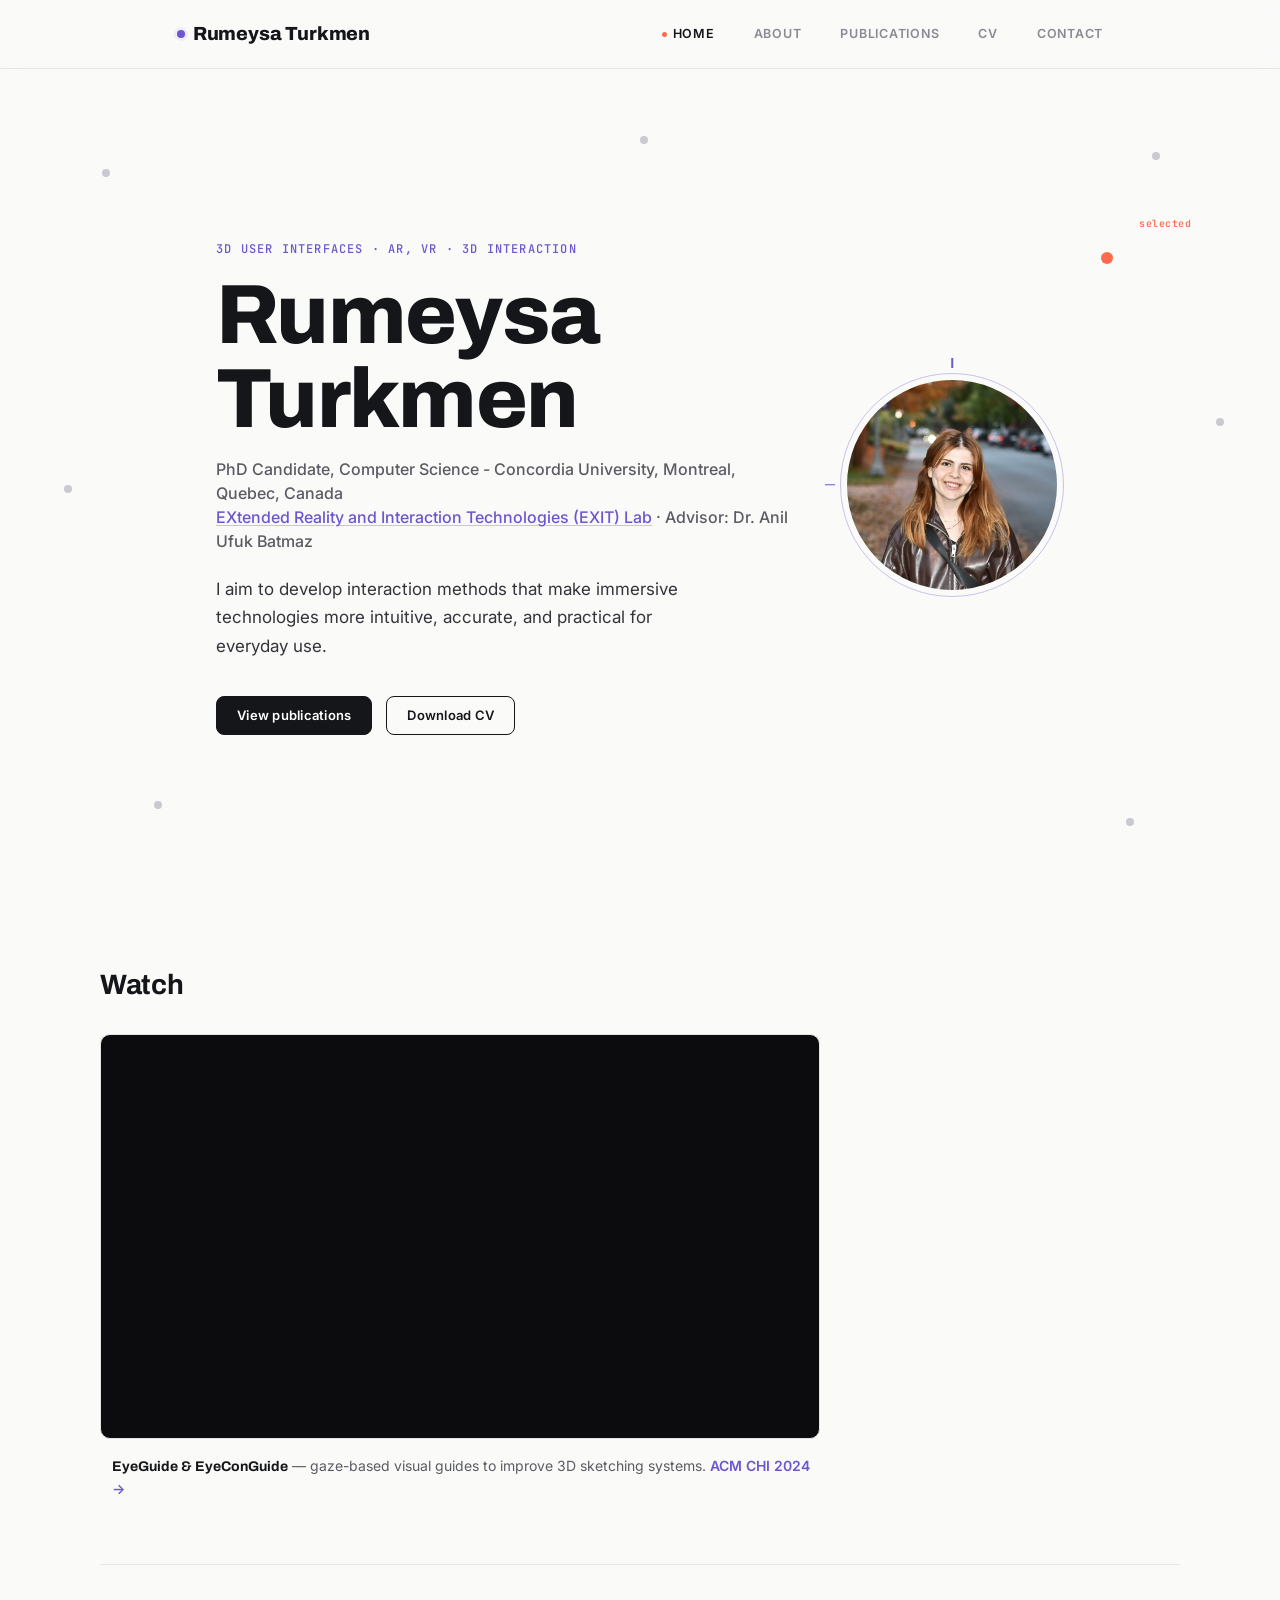
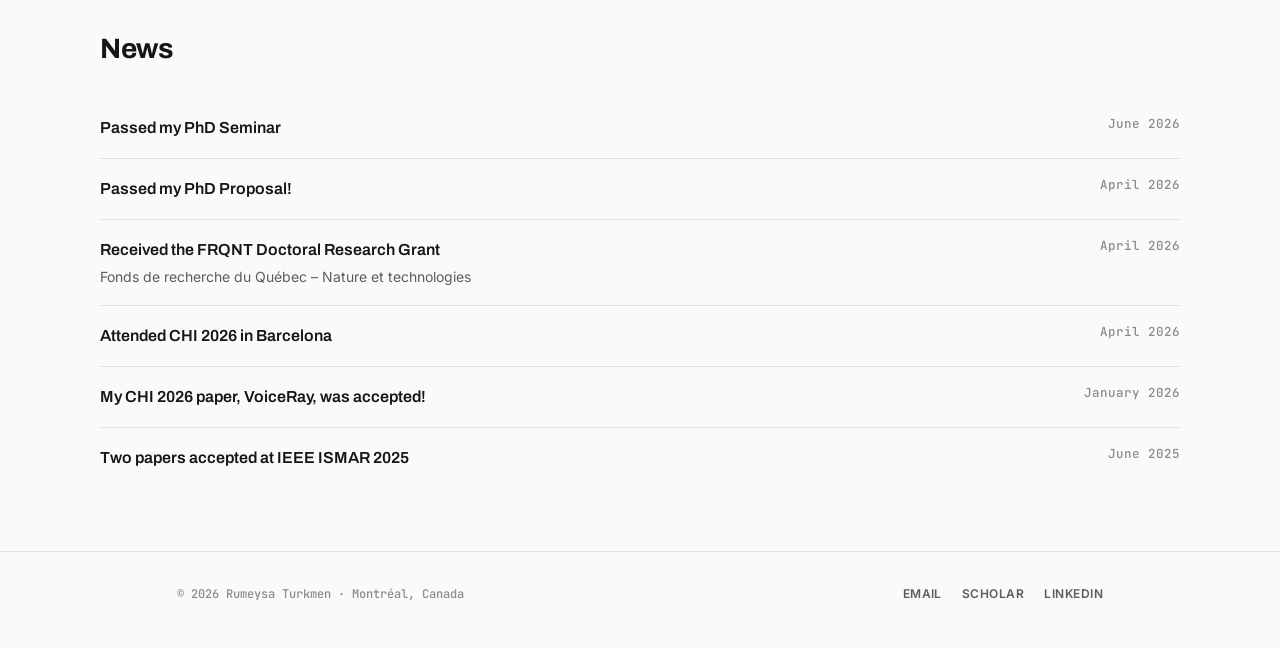
==== index.html @ f666ee69 "Add files via upload" ====
<!DOCTYPE html>
<html lang="en">
<head>
<meta charset="UTF-8">
<meta name="viewport" content="width=device-width, initial-scale=1.0">
<title>Rumeysa Turkmen — PhD Candidate, Concordia University</title>
<link rel="preconnect" href="https://fonts.googleapis.com">
<link rel="preconnect" href="https://fonts.gstatic.com" crossorigin>
<link href="https://fonts.googleapis.com/css2?family=Archivo:wght@500;700;800&family=Inter:wght@400;500;600;700&family=JetBrains+Mono:wght@400;500&display=swap" rel="stylesheet">
<link rel="icon" type="image/x-icon" href="favicon.ico">
<link rel="icon" type="image/png" sizes="32x32" href="favicon-32.png">
<link rel="apple-touch-icon" href="apple-touch-icon.png">
<link rel="stylesheet" href="styles.css">
</head>
<body>
<nav class="site-nav">
  <div class="nav-inner">
    <a href="index.html" class="brand"><span class="dot"></span>Rumeysa Turkmen</a>
    <button class="nav-toggle" aria-label="Toggle navigation"><span></span><span></span><span></span></button>
    <div class="nav-links">
      <a href="index.html">Home</a>
      <a href="about.html">About</a>
      <a href="publications.html">Publications</a>
      <a href="cv.html">CV</a>
      <a href="contact.html">Contact</a>
    </div>
  </div>
</nav>
<section class="hero">
  <div class="hero-inner">
    <div class="bio-row" style="align-items:center;">
      <div class="hero-content">
        <span class="eyebrow full-text">3D User Interfaces · AR, VR · 3D Interaction</span>
        <span class="eyebrow short-text">AR, VR · 3D Interaction</span>
        <h1>Rumeysa Turkmen</h1>
        <p class="role">PhD Candidate, Computer Science - Concordia University, Montreal, Quebec, Canada<br><a href="https://users.encs.concordia.ca/~abatmaz/" target="_blank" rel="noopener" class="text-link">EXtended Reality and Interaction Technologies (EXIT) Lab</a> · Advisor: Dr. Anil Ufuk Batmaz</p>
        <p class="tagline">I aim to develop interaction methods that make immersive technologies more intuitive, accurate, and practical for everyday use.</p>
        <div class="cta-row">
          <a href="publications.html" class="btn primary">View publications</a>
          <a href="cv.html" class="btn ghost">Download CV</a>
        </div>
      </div>
      <div class="photo-frame lg">
        <img src="rumeysa-photo.jpg" alt="Rumeysa Turkmen">
      </div>
    </div>
  </div>
  <div class="target-field" id="target-field"></div>
</section>
<section class="block container">
  <h2>Watch</h2>
  <div class="video-wrap">
    <div class="video-frame">
      <iframe src="https://www.youtube-nocookie.com/embed/UTe-yNAt7P8" title="EyeGuide & EyeConGuide — CHI 2024 video" allow="accelerometer; autoplay; clipboard-write; encrypted-media; gyroscope; picture-in-picture" allowfullscreen loading="lazy"></iframe>
    </div>
    <div class="video-caption">
      <div class="crosshair"></div>
      <div><strong>EyeGuide & EyeConGuide</strong> — gaze-based visual guides to improve 3D sketching systems. <a href="publications.html" style="color:var(--violet); font-weight:600;">ACM CHI 2024 →</a></div>
    </div>
  </div>
  </section>
<section class="block container">
  <h2>News</h2>
  <div class="cv-item">
    <div class="what">
      <h3>Passed my PhD Seminar</h3>
    </div>
    <div class="when">June 2026</div>
  </div>
  <div class="cv-item">
    <div class="what">
      <h3>Passed my PhD Proposal!</h3>
    </div>
    <div class="when">April 2026</div>
  </div>
  <div class="cv-item">
    <div class="what">
      <h3>Received the FRQNT Doctoral Research Grant</h3>
      <p>Fonds de recherche du Québec – Nature et technologies</p>
    </div>
    <div class="when">April 2026</div>
  </div>
  <div class="cv-item">
    <div class="what">
      <h3>Attended CHI 2026 in Barcelona</h3>
    </div>
    <div class="when">April 2026</div>
  </div>
  <div class="cv-item">
    <div class="what">
      <h3>My CHI 2026 paper, VoiceRay, was accepted!</h3>
    </div>
    <div class="when">January 2026</div>
  </div>
  <div class="cv-item">
    <div class="what">
      <h3>Two papers accepted at IEEE ISMAR 2025</h3>
    </div>
    <div class="when">June 2025</div>
  </div>
</section>
<footer class="site-footer">
  <div class="footer-inner">
    <div class="left">© <span data-year></span> Rumeysa Turkmen · Montréal, Canada</div>
    <div class="links">
      <a href="mailto:rumeysa.turkmen@mail.concordia.ca">Email</a>
      <a href="https://scholar.google.ca/citations?hl=en&user=8QnruUEAAAAJ&view_op=list_works" target="_blank" rel="noopener">Scholar</a>
      <a href="https://www.linkedin.com/in/rumeysaturkmen/" target="_blank" rel="noopener">LinkedIn</a>
    </div>
  </div>
</footer>
<div class="reticle" id="reticle"></div>
<script src="script.js"></script>
</body>
</html>
---- styles.css ----
/* =========================================================
   RETICLE — design system
   Academic portfolio for Rumeysa, Concordia EXIT Lab
   ========================================================= */

:root {
  --bg: #FAFAF9;
  --ink: #15161A;
  --muted: #5B5C63;
  --muted-2: #8A8B92;
  --line: #E4E4E7;
  --line-strong: #D2D2D7;
  --violet: #6E56CF;
  --violet-soft: rgba(110,86,207,0.08);
  --violet-line: rgba(110,86,207,0.35);
  --hit: #FF6A4D;
  --hit-soft: rgba(255,106,77,0.12);
  --radius: 10px;
  --container: 1080px;
  --font-display: 'Archivo', sans-serif;
  --font-body: 'Inter', sans-serif;
  --font-mono: 'JetBrains Mono', monospace;
}

* { margin: 0; padding: 0; box-sizing: border-box; }

html { scroll-behavior: smooth; }

body {
  background: var(--bg);
  color: var(--ink);
  font-family: var(--font-body);
  font-size: 16px;
  line-height: 1.5;
  -webkit-font-smoothing: antialiased;
}

a { color: inherit; text-decoration: none; }

img { max-width: 100%; display: block; }

.container {
  max-width: var(--container);
  margin: 0 auto;
  padding: 0 6vw;
}

:focus-visible {
  outline: 2px solid var(--violet);
  outline-offset: 3px;
  border-radius: 3px;
}

/* ---------------- Nav ---------------- */

.site-nav {
  position: sticky;
  top: 0;
  z-index: 100;
  background: rgba(250,250,249,0.85);
  backdrop-filter: blur(10px);
  border-bottom: 1px solid var(--line);
}

.nav-inner {
  max-width: var(--container);
  margin: 0 auto;
  padding: 0 6vw;
  height: 68px;
  display: flex;
  align-items: center;
  justify-content: space-between;
}

.brand {
  font-family: var(--font-display);
  font-weight: 800;
  font-size: 19px;
  letter-spacing: -0.01em;
  display: flex;
  align-items: center;
  gap: 8px;
}

.brand .dot {
  width: 8px; height: 8px; border-radius: 50%;
  background: var(--violet);
  box-shadow: 0 0 0 3px var(--violet-soft);
}

.nav-links {
  display: flex;
  align-items: center;
  gap: 28px;
}

.nav-links a {
  font: 600 12.5px/1 var(--font-body);
  letter-spacing: 0.06em;
  text-transform: uppercase;
  color: var(--muted-2);
  display: flex;
  align-items: center;
  gap: 6px;
  padding: 4px 0;
  transition: color .15s ease;
}

.nav-links a::before {
  content: '';
  width: 5px; height: 5px;
  border-radius: 50%;
  background: transparent;
  transition: background .15s ease;
}

.nav-links a:hover { color: var(--ink); }

.nav-links a.active { color: var(--ink); }
.nav-links a.active::before { background: var(--hit); }

.nav-toggle {
  display: none;
  background: none;
  border: none;
  cursor: pointer;
  width: 32px; height: 32px;
  flex-direction: column;
  justify-content: center;
  gap: 5px;
}
.nav-toggle span { display:block; width:100%; height:1.5px; background: var(--ink); }

@media (max-width: 760px) {
  .nav-links {
    position: absolute;
    top: 68px; left: 0; right: 0;
    background: var(--bg);
    border-bottom: 1px solid var(--line);
    flex-direction: column;
    align-items: flex-start;
    padding: 18px 6vw 26px;
    gap: 18px;
    display: none;
  }
  .nav-links.open { display: flex; }
  .nav-toggle { display: flex; }
}

/* ---------------- Page header ---------------- */

.page-header {
  padding: 14vh 0 7vh;
  border-bottom: 1px solid var(--line);
}

.eyebrow {
  font: 500 12px/1 var(--font-mono);
  letter-spacing: 0.1em;
  text-transform: uppercase;
  color: var(--violet);
  display: inline-block;
  margin-bottom: 18px;
}

.page-header h1 {
  font-family: var(--font-display);
  font-weight: 800;
  font-size: clamp(34px, 5vw, 56px);
  letter-spacing: -0.015em;
  max-width: 720px;
}

.page-header p.lede {
  font: 400 17px/1.65 var(--font-body);
  color: var(--muted);
  max-width: 560px;
  margin-top: 18px;
}

/* ---------------- Sections ---------------- */

section.block { padding: 7vh 0; border-bottom: 1px solid var(--line); }
section.block:last-of-type { border-bottom: none; }

.block h2 {
  font-family: var(--font-display);
  font-weight: 700;
  font-size: clamp(22px, 3vw, 28px);
  letter-spacing: -0.01em;
  margin-bottom: 28px;
}

/* ---------------- Tags / pills ---------------- */

.tag {
  display: inline-flex;
  align-items: center;
  font: 500 11px/1 var(--font-mono);
  letter-spacing: 0.04em;
  text-transform: uppercase;
  color: var(--muted);
  background: #F1F1EF;
  border: 1px solid var(--line-strong);
  border-radius: 20px;
  padding: 5px 11px;
}

.tag.violet { color: var(--violet); background: var(--violet-soft); border-color: var(--violet-line); }
.tag.hit { color: #C44A2E; background: var(--hit-soft); border-color: rgba(255,106,77,0.35); }

.tag-row { display: flex; gap: 8px; flex-wrap: wrap; margin-top: 14px; }

/* ---------------- Cards (research targets) ---------------- */

.target-grid {
  display: grid;
  grid-template-columns: repeat(auto-fit, minmax(280px, 1fr));
  gap: 22px;
}

.target-card {
  border: 1px solid var(--line);
  border-radius: var(--radius);
  padding: 26px;
  position: relative;
  background: #fff;
  transition: border-color .2s ease, transform .2s ease;
}

.target-card:hover { border-color: var(--violet-line); transform: translateY(-2px); }

.target-card .crosshair {
  width: 18px; height: 18px;
  position: relative;
  margin-bottom: 16px;
}
.target-card .crosshair::before,
.target-card .crosshair::after {
  content: '';
  position: absolute;
  background: var(--violet);
}
.target-card .crosshair::before { width: 1.5px; height: 18px; left: 50%; transform: translateX(-50%); }
.target-card .crosshair::after { width: 18px; height: 1.5px; top: 50%; transform: translateY(-50%); }

.target-card h3 {
  font-family: var(--font-display);
  font-weight: 700;
  font-size: 18px;
  letter-spacing: -0.01em;
  margin-bottom: 10px;
  padding-right: 90px;
}

.target-card .status {
  position: absolute;
  top: 26px; right: 26px;
}

.target-card p {
  font: 400 14.5px/1.6 var(--font-body);
  color: var(--muted);
}

/* ---------------- Publications ---------------- */

.pub-entry {
  display: flex;
  gap: 22px;
  padding: 22px 0;
  border-bottom: 1px solid var(--line);
}

.pub-entry:last-child { border-bottom: none; }

.pub-year {
  font: 600 13px/1 var(--font-mono);
  color: var(--muted-2);
  min-width: 52px;
  padding-top: 3px;
}

.pub-body .venue {
  font: 500 11px/1 var(--font-mono);
  letter-spacing: 0.06em;
  text-transform: uppercase;
  color: var(--violet);
  margin-bottom: 6px;
  display: block;
}

.pub-body h3 {
  font-family: var(--font-display);
  font-weight: 600;
  font-size: 16.5px;
  line-height: 1.4;
}

.pub-body h3 a:hover { color: var(--violet); text-decoration: underline; text-decoration-color: var(--violet-line); }

.pub-body .authors {
  font: 400 13.5px/1.5 var(--font-body);
  color: var(--muted);
  margin-top: 4px;
}

.pub-body .status-line {
  font: 500 12px/1 var(--font-mono);
  color: var(--muted-2);
  margin-top: 8px;
}

.pub-placeholder {
  border: 1.5px dashed var(--line-strong);
  border-radius: var(--radius);
  padding: 22px;
  text-align: center;
  color: var(--muted-2);
  font: 500 13.5px/1.5 var(--font-body);
  margin-top: 18px;
}

/* ---------------- CV / timeline ---------------- */

.cv-item {
  display: flex;
  justify-content: space-between;
  gap: 24px;
  padding: 18px 0;
  border-bottom: 1px solid var(--line);
}
.cv-item:last-child { border-bottom: none; }

.cv-item .what h3 {
  font-family: var(--font-display);
  font-weight: 600;
  font-size: 16px;
}
.cv-item .what p {
  font: 400 14px/1.5 var(--font-body);
  color: var(--muted);
  margin-top: 4px;
}
.cv-item .when {
  font: 500 12.5px/1 var(--font-mono);
  color: var(--muted-2);
  white-space: nowrap;
  padding-top: 2px;
}

.skill-row { display: flex; flex-wrap: wrap; gap: 8px; }

/* ---------------- Buttons ---------------- */

.btn {
  display: inline-flex;
  align-items: center;
  gap: 8px;
  font: 600 13px/1 var(--font-body);
  letter-spacing: 0.02em;
  padding: 12px 20px;
  border-radius: 8px;
  border: 1px solid var(--ink);
  transition: background .15s ease, color .15s ease;
}
.btn.primary { background: var(--ink); color: #fff; }
.btn.primary:hover { background: var(--violet); border-color: var(--violet); }
.btn.ghost { background: transparent; color: var(--ink); }
.btn.ghost:hover { background: var(--violet-soft); border-color: var(--violet-line); color: var(--violet); }

/* ---------------- Footer ---------------- */

footer.site-footer {
  border-top: 1px solid var(--line);
  padding: 36px 0 48px;
}
.footer-inner {
  max-width: var(--container);
  margin: 0 auto;
  padding: 0 6vw;
  display: flex;
  justify-content: space-between;
  align-items: center;
  flex-wrap: wrap;
  gap: 12px;
}
.footer-inner .left {
  font: 500 12px/1 var(--font-mono);
  color: var(--muted-2);
}
.footer-inner .links { display: flex; gap: 20px; }
.footer-inner .links a {
  font: 600 12px/1 var(--font-body);
  letter-spacing: 0.04em;
  text-transform: uppercase;
  color: var(--muted);
}
.footer-inner .links a:hover { color: var(--violet); }

/* ---------------- Bio row (photo + text, shared by Home & About) ---------------- */

.bio-row {
  display: flex;
  align-items: center;
  gap: 44px;
  flex-wrap: wrap;
}

.bio-text {
  flex: 1;
  min-width: 260px;
}

.photo-frame {
  position: relative;
  width: 168px;
  height: 168px;
  border-radius: 50%;
  padding: 6px;
  border: 1.5px solid var(--violet-line);
  flex-shrink: 0;
}
.photo-frame::before {
  content: ''; position: absolute; top: -16px; left: 50%;
  width: 1.5px; height: 10px; background: var(--violet); transform: translateX(-50%);
}
.photo-frame::after {
  content: ''; position: absolute; left: -16px; top: 50%;
  width: 10px; height: 1.5px; background: var(--violet); transform: translateY(-50%);
}
.photo-frame img { width: 100%; height: 100%; border-radius: 50%; object-fit: cover; display: block; }
.photo-frame.lg { width: 224px; height: 224px; }

@media (max-width: 600px) {
  .bio-row { justify-content: center; text-align: center; }
  .bio-text { text-align: left; }
  .photo-frame.lg { width: 168px; height: 168px; }
}

/* ---------------- Reticle cursor (desktop only) ---------------- */

.reticle {
  position: fixed;
  width: 34px; height: 34px;
  border: 1.5px solid var(--violet);
  border-radius: 50%;
  pointer-events: none;
  z-index: 9000;
  transform: translate(-50%, -50%);
  transition: left .08s linear, top .08s linear, opacity .2s ease;
  opacity: 0;
}
.reticle::before, .reticle::after { content: ''; position: absolute; background: var(--violet); }
.reticle::before { width: 1px; height: 9px; left: 50%; top: -13px; transform: translateX(-50%); }
.reticle::after { width: 9px; height: 1px; top: 50%; left: -13px; transform: translateY(-50%); }

@media (hover: none), (max-width: 760px) {
  .reticle { display: none; }
}

@media (prefers-reduced-motion: reduce) {
  .reticle { transition: none; }
  * { animation-duration: 0.001ms !important; animation-iteration-count: 1 !important; transition-duration: 0.001ms !important; }
}

.text-link {
  color: var(--violet);
  text-decoration: underline;
  text-decoration-color: var(--violet-line);
  text-underline-offset: 2px;
}
.text-link:hover { text-decoration-color: var(--violet); }

/* ---------------- Video embed ---------------- */

.video-wrap { max-width: 720px; }
.video-frame {
  position: relative;
  width: 100%;
  aspect-ratio: 16 / 9;
  border-radius: var(--radius);
  overflow: hidden;
  border: 1px solid var(--line);
  background: #0c0c0e;
}
.video-frame iframe { position: absolute; inset: 0; width: 100%; height: 100%; border: 0; }
.video-caption {
  margin-top: 16px;
  display: flex;
  align-items: flex-start;
  gap: 12px;
  font: 400 14px/1.6 var(--font-body);
  color: var(--muted);
}
.video-caption .crosshair { margin-top: 2px; flex-shrink: 0; }
.video-caption strong { font-family: var(--font-display); font-weight: 700; color: var(--ink); }

/* ---------------- Hero (home page) ---------------- */

.hero {
  min-height: calc(100vh - 68px);
  display: flex;
  align-items: center;
  position: relative;
  overflow: hidden;
}

.hero-inner {
  max-width: var(--container);
  margin: 0 auto;
  padding: 0 6vw;
  position: relative;
  z-index: 5;
}

.hero-content { max-width: 580px; }

.hero h1 {
  font-family: var(--font-display);
  font-weight: 800;
  font-size: clamp(46px, 7vw, 84px);
  letter-spacing: -0.02em;
  line-height: 1;
}

.hero .role {
  font: 500 16px/1.5 var(--font-body);
  color: var(--muted);
  margin-top: 16px;
}

.hero .tagline {
  font: 400 17px/1.65 var(--font-body);
  color: #33343A;
  margin-top: 22px;
  max-width: 480px;
}

.hero .cta-row {
  display: flex;
  gap: 14px;
  margin-top: 36px;
  flex-wrap: wrap;
}

.target-field {
  position: absolute;
  inset: 0;
  z-index: 1;
  pointer-events: none;
}
.tf-dot {
  position: absolute;
  width: 8px; height: 8px;
  border-radius: 50%;
  background: #C9C9D1;
}
.tf-dot.hit {
  width: 12px; height: 12px;
  background: var(--hit);
  animation: pulse 2s infinite;
}
@keyframes pulse {
  0% { box-shadow: 0 0 0 0 rgba(255,106,77,.45); }
  70% { box-shadow: 0 0 0 14px rgba(255,106,77,0); }
  100% { box-shadow: 0 0 0 0 rgba(255,106,77,0); }
}
.tf-label {
  position: absolute;
  font: 500 10px/1 var(--font-mono);
  color: var(--hit);
  letter-spacing: 0.05em;
}

@media (max-width: 760px) {
  .page-header { padding: 12vh 0 6vh; }
  .cv-item { flex-direction: column; gap: 4px; }
  .pub-entry { flex-direction: column; gap: 6px; }
}

.eyebrow.short-text { display: none; }

@media (max-width: 600px) {
  .container { padding: 0 24px; }
  .eyebrow.full-text { display: none; }
  .eyebrow.short-text { display: inline-block; }
  .hero {
    min-height: auto;
    padding: 56px 0 32px;
  }
  .hero h1 { font-size: 38px; }
  .hero .role { margin-top: 12px; font-size: 14.5px; }
  .hero .tagline { margin-top: 16px; font-size: 15.5px; }
  .hero .cta-row { margin-top: 24px; }
  .photo-frame.lg { width: 140px; height: 140px; order: -1; margin-bottom: 8px; }
  .hero .hero-content { order: 2; }
}
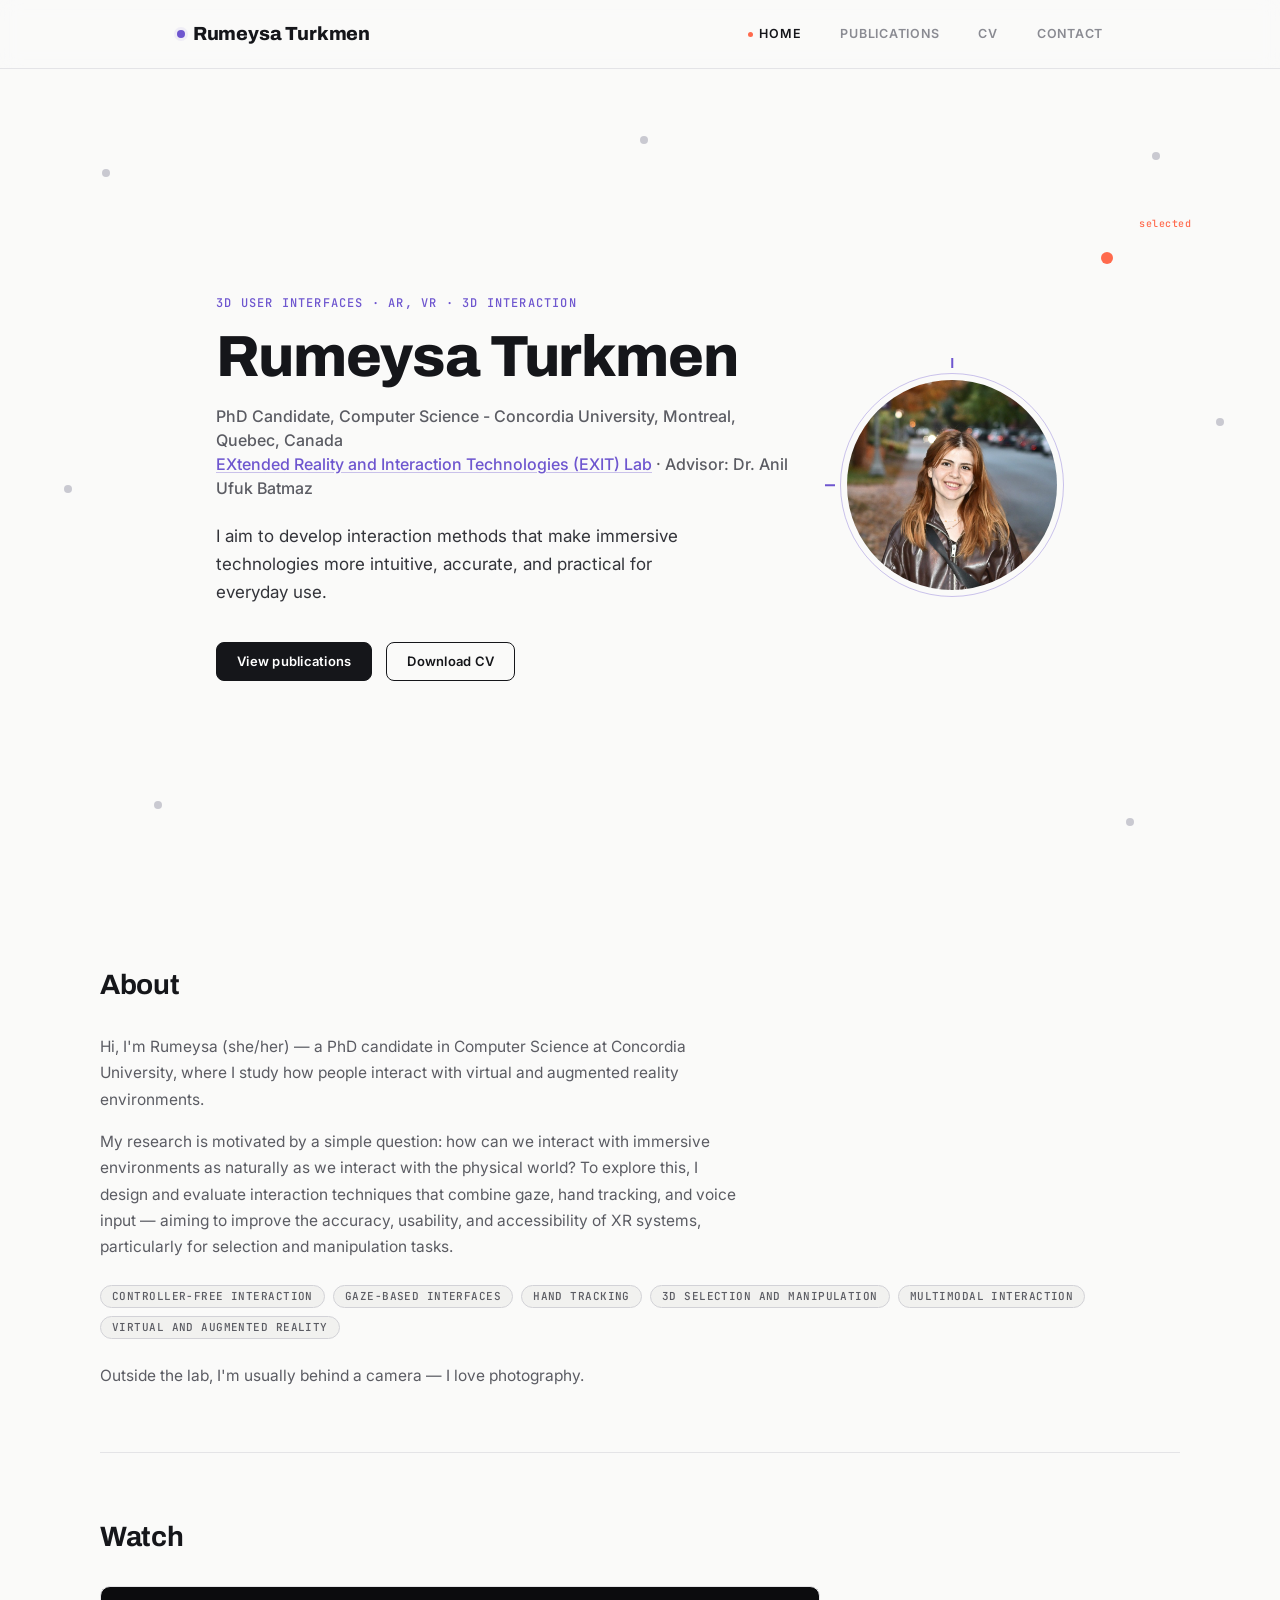
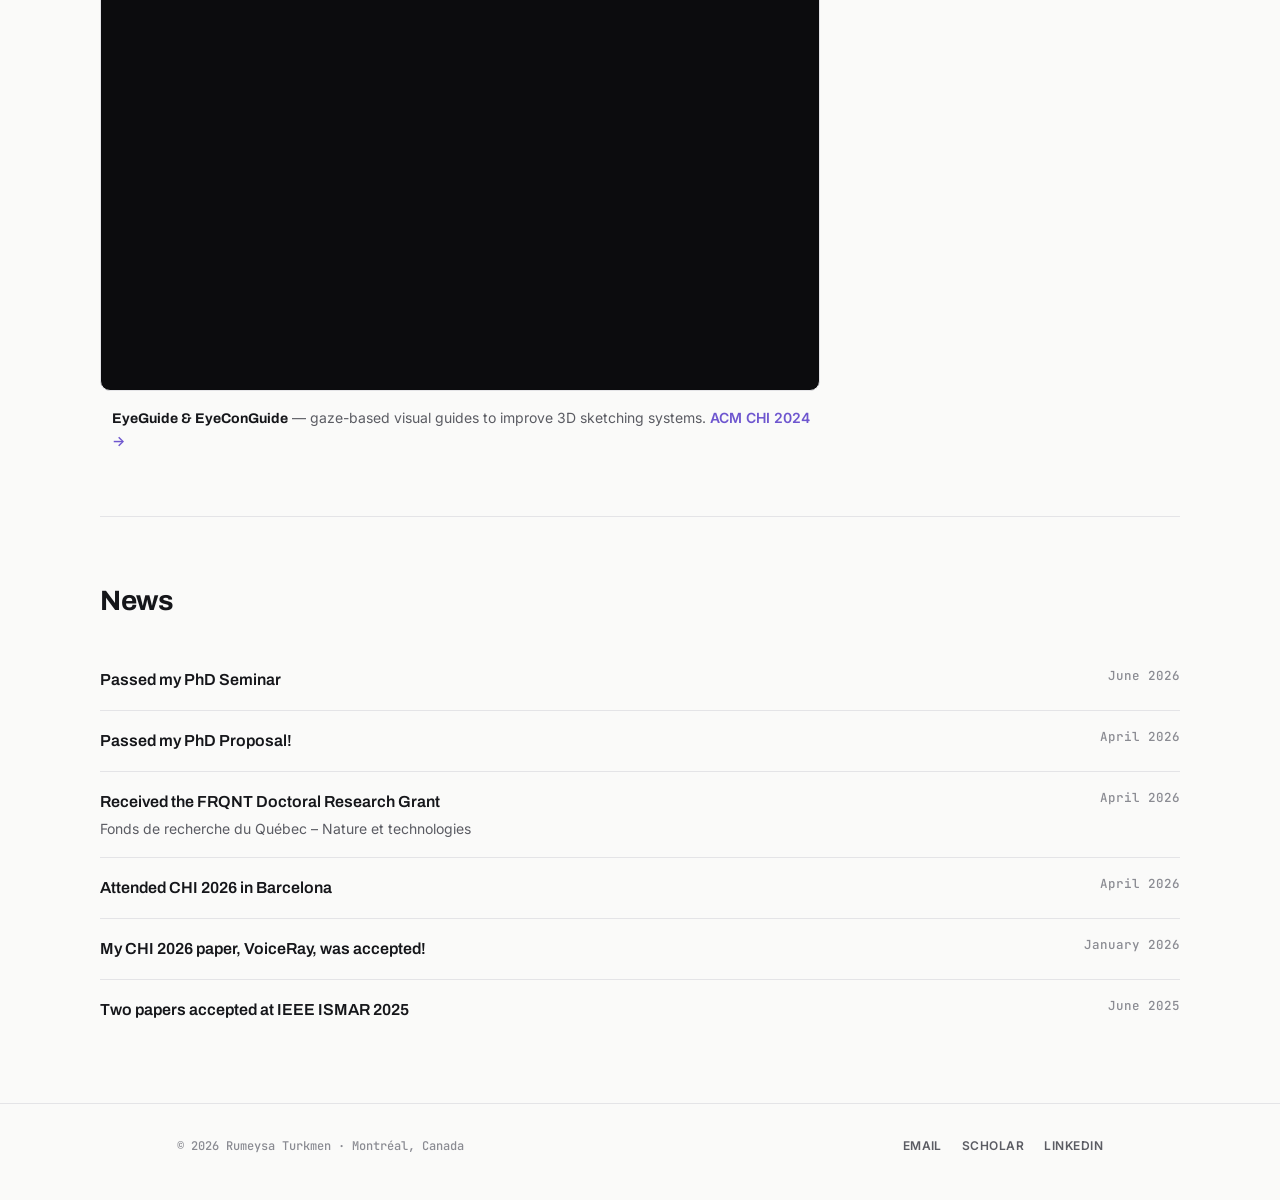
==== commit 182c8aff: "Add files via upload" ====
--- a/index.html
+++ b/index.html
@@ -4,6 +4,7 @@
 <meta charset="UTF-8">
 <meta name="viewport" content="width=device-width, initial-scale=1.0">
 <title>Rumeysa Turkmen — PhD Candidate, Concordia University</title>
+<meta name="google-site-verification" content="yXbP-Y9JWCymwQW9OO56nsPBnGeekUMZ_ksgFt9E1WE" />
 <link rel="preconnect" href="https://fonts.googleapis.com">
 <link rel="preconnect" href="https://fonts.gstatic.com" crossorigin>
 <link href="https://fonts.googleapis.com/css2?family=Archivo:wght@500;700;800&family=Inter:wght@400;500;600;700&family=JetBrains+Mono:wght@400;500&display=swap" rel="stylesheet">
@@ -19,7 +20,6 @@
     <button class="nav-toggle" aria-label="Toggle navigation"><span></span><span></span><span></span></button>
     <div class="nav-links">
       <a href="index.html">Home</a>
-      <a href="about.html">About</a>
       <a href="publications.html">Publications</a>
       <a href="cv.html">CV</a>
       <a href="contact.html">Contact</a>
@@ -46,6 +46,26 @@
     </div>
   </div>
   <div class="target-field" id="target-field"></div>
+</section>
+<section class="block container">
+  <h2>About</h2>
+  <p style="max-width:640px; color:var(--muted); font-size:15.5px; line-height:1.7;">
+    Hi, I'm Rumeysa (she/her) — a PhD candidate in Computer Science at Concordia University, where I study how people interact with virtual and augmented reality environments.
+  </p>
+  <p style="max-width:640px; color:var(--muted); font-size:15.5px; line-height:1.7; margin-top:16px;">
+    My research is motivated by a simple question: how can we interact with immersive environments as naturally as we interact with the physical world? To explore this, I design and evaluate interaction techniques that combine gaze, hand tracking, and voice input — aiming to improve the accuracy, usability, and accessibility of XR systems, particularly for selection and manipulation tasks.
+  </p>
+  <div class="skill-row" style="margin-top:24px;">
+    <span class="tag">Controller-Free Interaction</span>
+    <span class="tag">Gaze-Based Interfaces</span>
+    <span class="tag">Hand Tracking</span>
+    <span class="tag">3D Selection and Manipulation</span>
+    <span class="tag">Multimodal Interaction</span>
+    <span class="tag">Virtual and Augmented Reality</span>
+  </div>
+  <p style="max-width:640px; color:var(--muted); font-size:15.5px; line-height:1.7; margin-top:24px;">
+    Outside the lab, I'm usually behind a camera — I love photography.
+  </p>
 </section>
 <section class="block container">
   <h2>Watch</h2>
--- a/styles.css
+++ b/styles.css
@@ -519,9 +519,9 @@
 .hero h1 {
   font-family: var(--font-display);
   font-weight: 800;
-  font-size: clamp(46px, 7vw, 84px);
+  font-size: clamp(36px, 5vw, 58px);
   letter-spacing: -0.02em;
-  line-height: 1;
+  line-height: 1.05;
 }
 
 .hero .role {
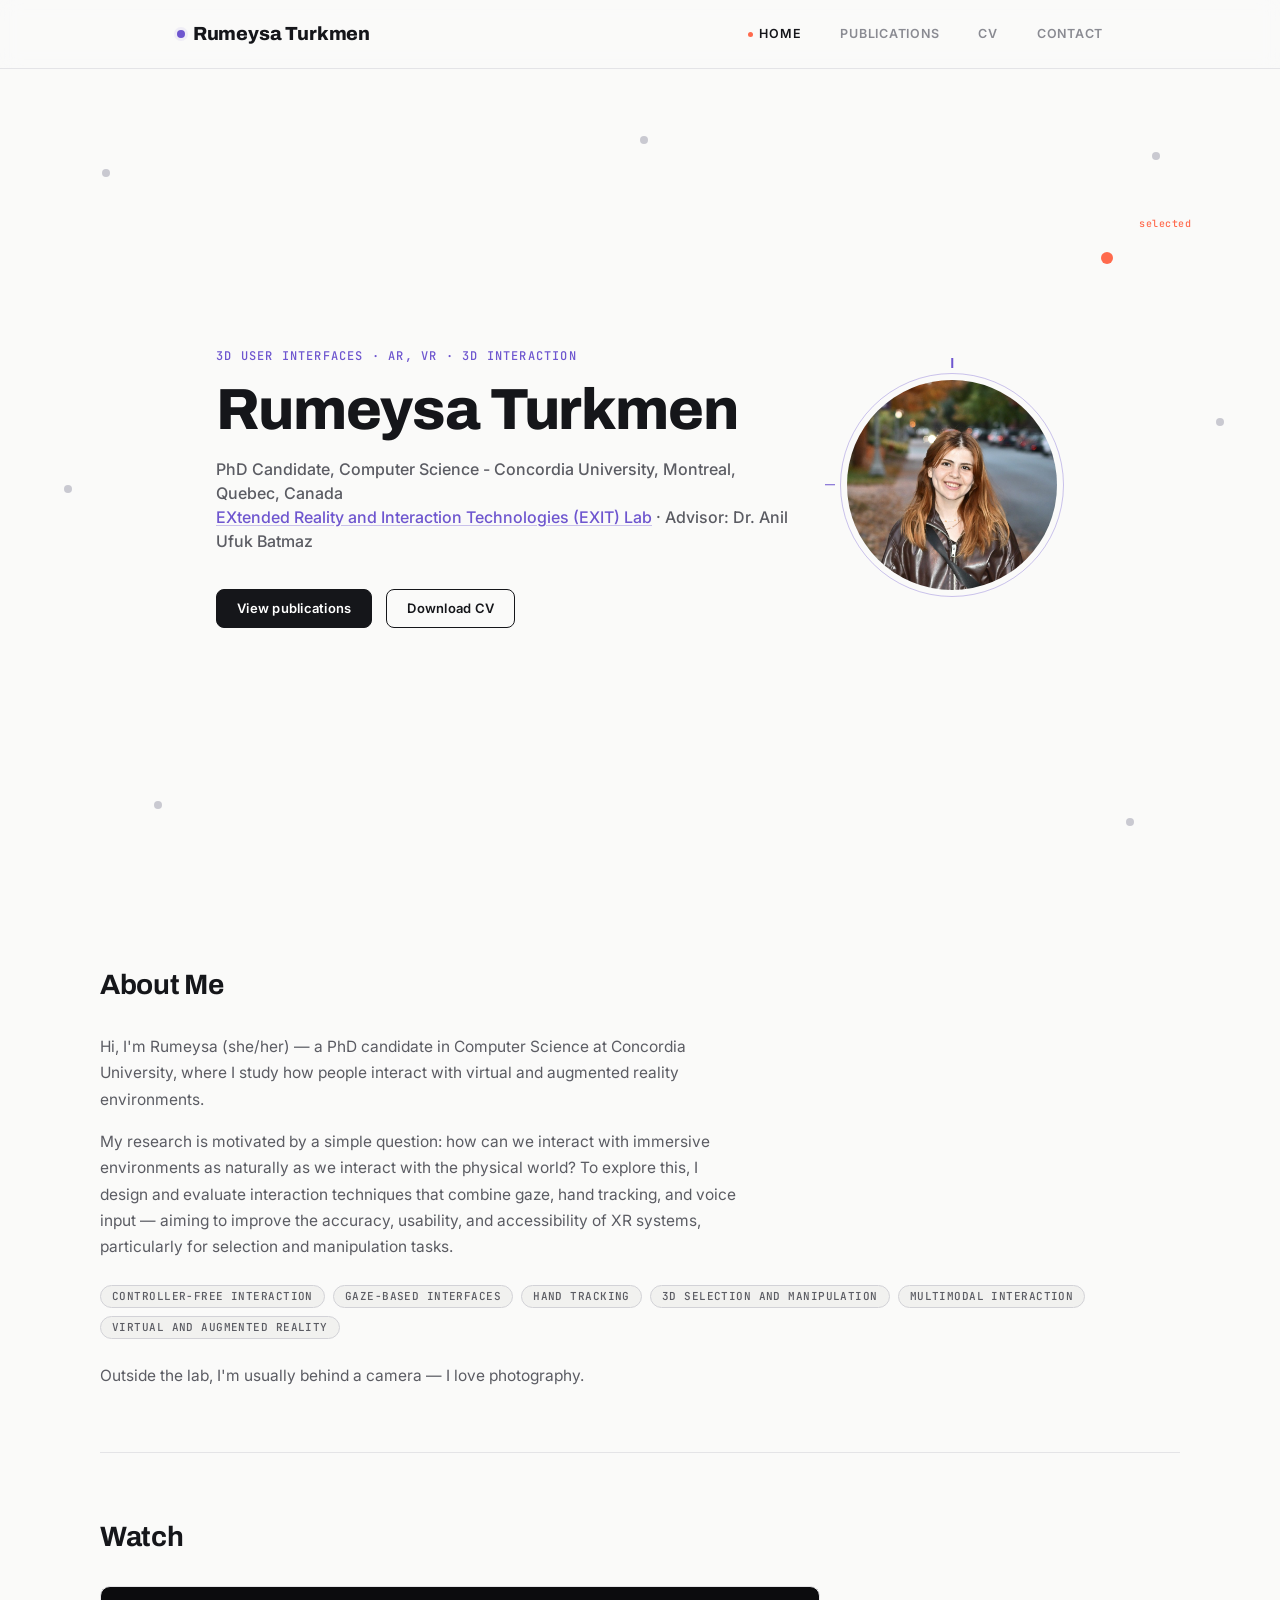
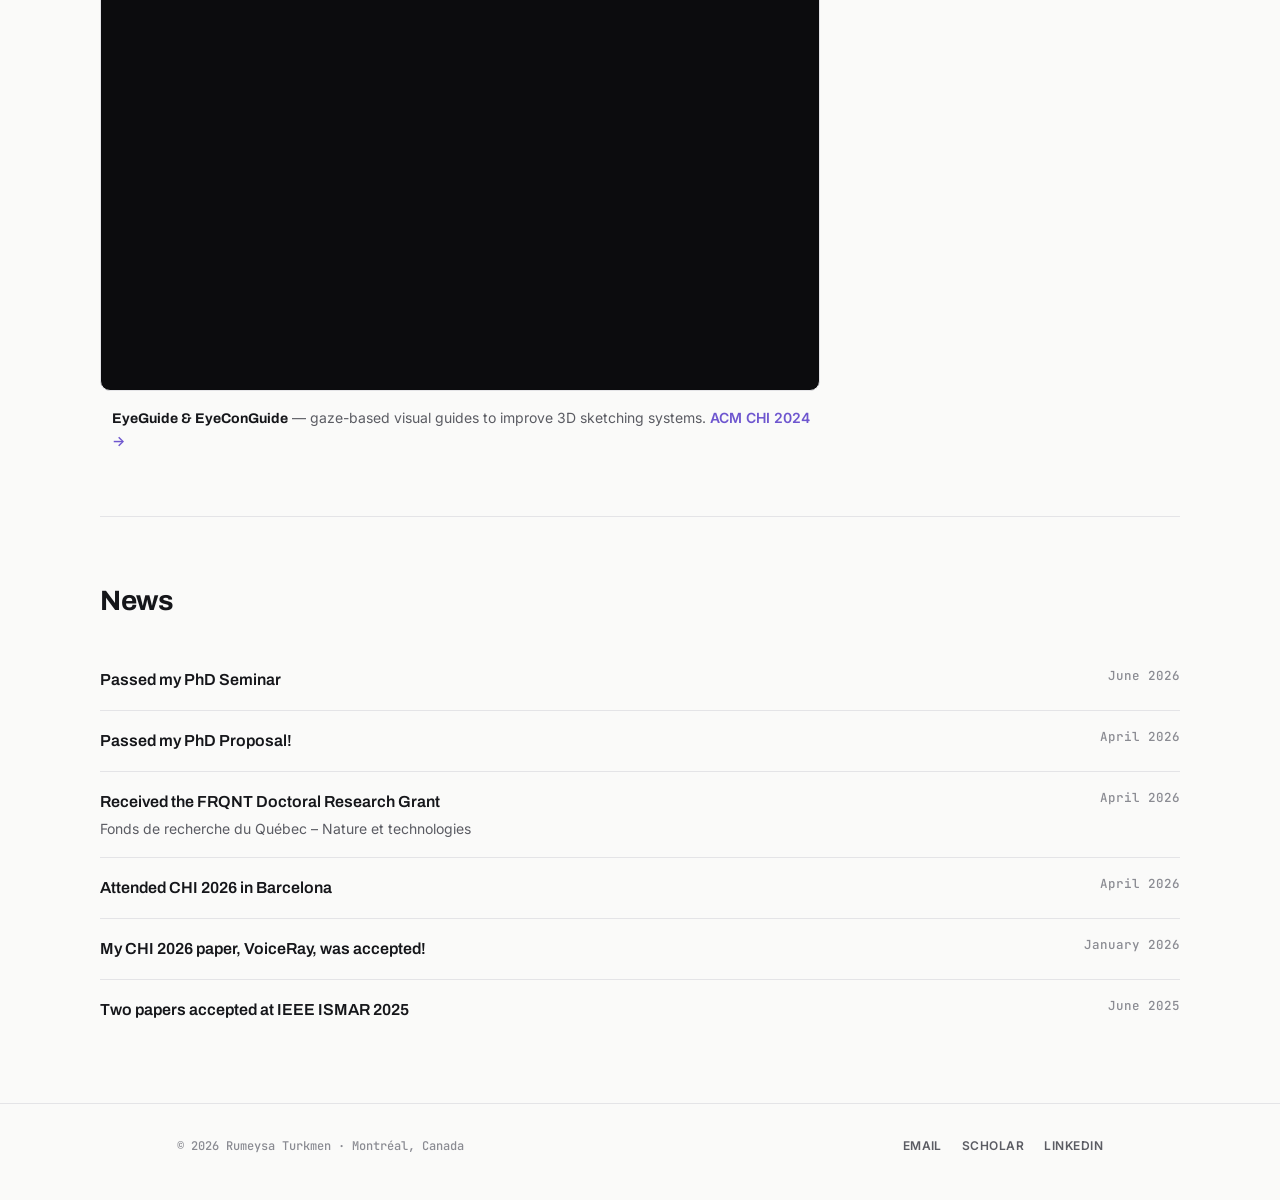
==== commit d96e4a11: "Update index.html" ====
--- a/index.html
+++ b/index.html
@@ -34,7 +34,6 @@
         <span class="eyebrow short-text">AR, VR · 3D Interaction</span>
         <h1>Rumeysa Turkmen</h1>
         <p class="role">PhD Candidate, Computer Science - Concordia University, Montreal, Quebec, Canada<br><a href="https://users.encs.concordia.ca/~abatmaz/" target="_blank" rel="noopener" class="text-link">EXtended Reality and Interaction Technologies (EXIT) Lab</a> · Advisor: Dr. Anil Ufuk Batmaz</p>
-        <p class="tagline">I aim to develop interaction methods that make immersive technologies more intuitive, accurate, and practical for everyday use.</p>
         <div class="cta-row">
           <a href="publications.html" class="btn primary">View publications</a>
           <a href="cv.html" class="btn ghost">Download CV</a>
@@ -48,7 +47,7 @@
   <div class="target-field" id="target-field"></div>
 </section>
 <section class="block container">
-  <h2>About</h2>
+  <h2>About Me</h2>
   <p style="max-width:640px; color:var(--muted); font-size:15.5px; line-height:1.7;">
     Hi, I'm Rumeysa (she/her) — a PhD candidate in Computer Science at Concordia University, where I study how people interact with virtual and augmented reality environments.
   </p>
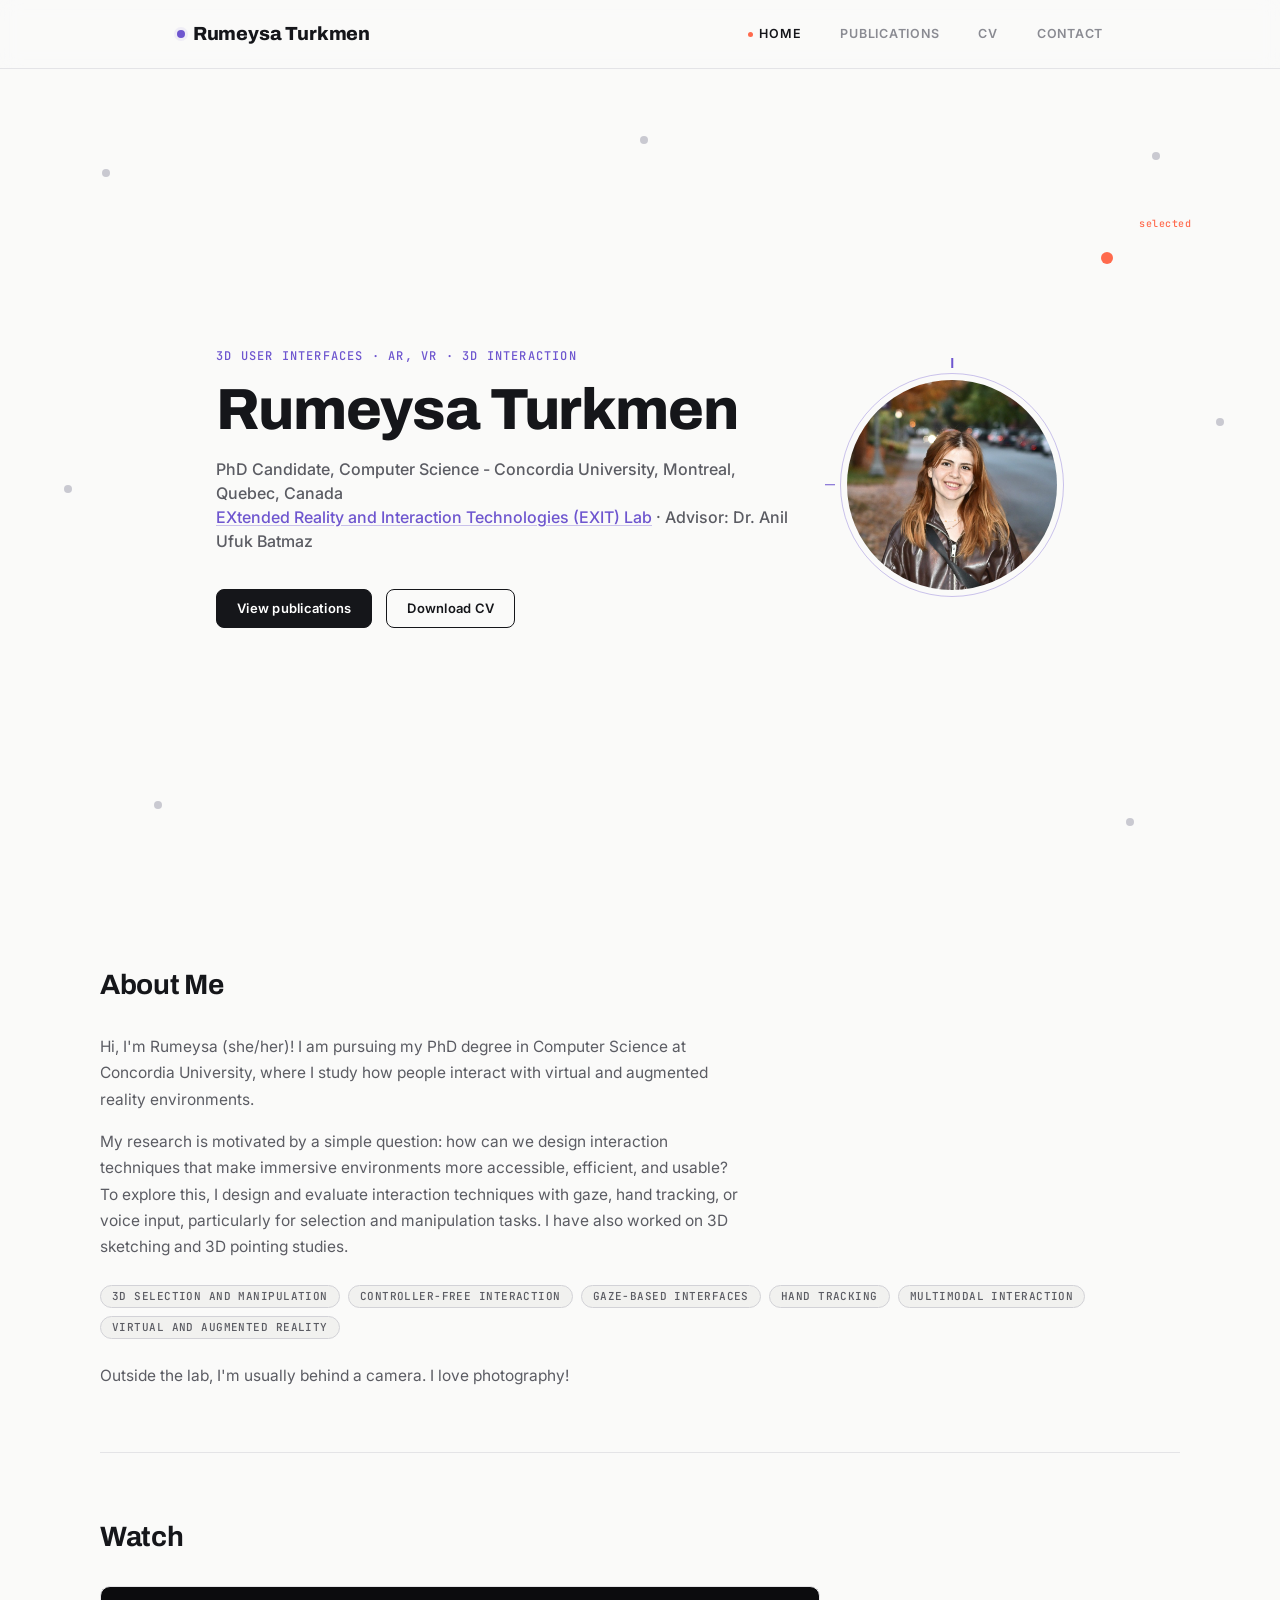
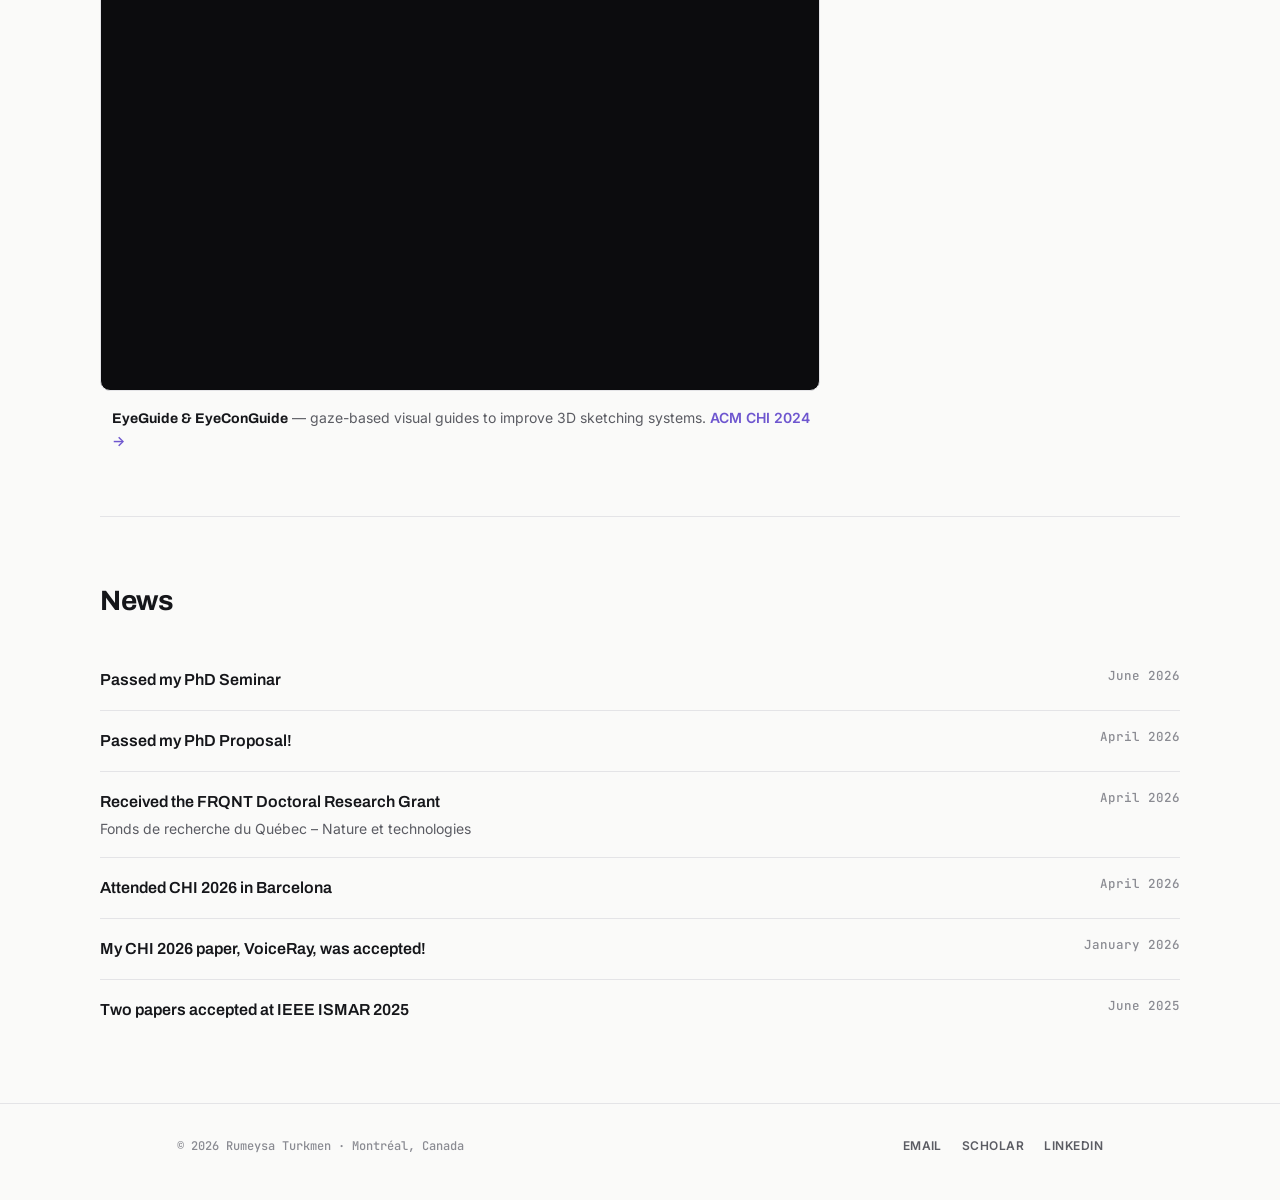
==== commit f1e4f1bb: "Update index.html" ====
--- a/index.html
+++ b/index.html
@@ -49,21 +49,21 @@
 <section class="block container">
   <h2>About Me</h2>
   <p style="max-width:640px; color:var(--muted); font-size:15.5px; line-height:1.7;">
-    Hi, I'm Rumeysa (she/her) — a PhD candidate in Computer Science at Concordia University, where I study how people interact with virtual and augmented reality environments.
+    Hi, I'm Rumeysa (she/her)! I am pursuing my PhD degree in Computer Science at Concordia University, where I study how people interact with virtual and augmented reality environments.
   </p>
   <p style="max-width:640px; color:var(--muted); font-size:15.5px; line-height:1.7; margin-top:16px;">
-    My research is motivated by a simple question: how can we interact with immersive environments as naturally as we interact with the physical world? To explore this, I design and evaluate interaction techniques that combine gaze, hand tracking, and voice input — aiming to improve the accuracy, usability, and accessibility of XR systems, particularly for selection and manipulation tasks.
+    My research is motivated by a simple question: how can we design interaction techniques that make immersive environments more accessible, efficient, and usable? To explore this, I design and evaluate interaction techniques with gaze, hand tracking, or voice input, particularly for selection and manipulation tasks. I have also worked on 3D sketching and 3D pointing studies.
   </p>
   <div class="skill-row" style="margin-top:24px;">
+    <span class="tag">3D Selection and Manipulation</span>
     <span class="tag">Controller-Free Interaction</span>
     <span class="tag">Gaze-Based Interfaces</span>
     <span class="tag">Hand Tracking</span>
-    <span class="tag">3D Selection and Manipulation</span>
     <span class="tag">Multimodal Interaction</span>
     <span class="tag">Virtual and Augmented Reality</span>
   </div>
   <p style="max-width:640px; color:var(--muted); font-size:15.5px; line-height:1.7; margin-top:24px;">
-    Outside the lab, I'm usually behind a camera — I love photography.
+    Outside the lab, I'm usually behind a camera. I love photography!
   </p>
 </section>
 <section class="block container">
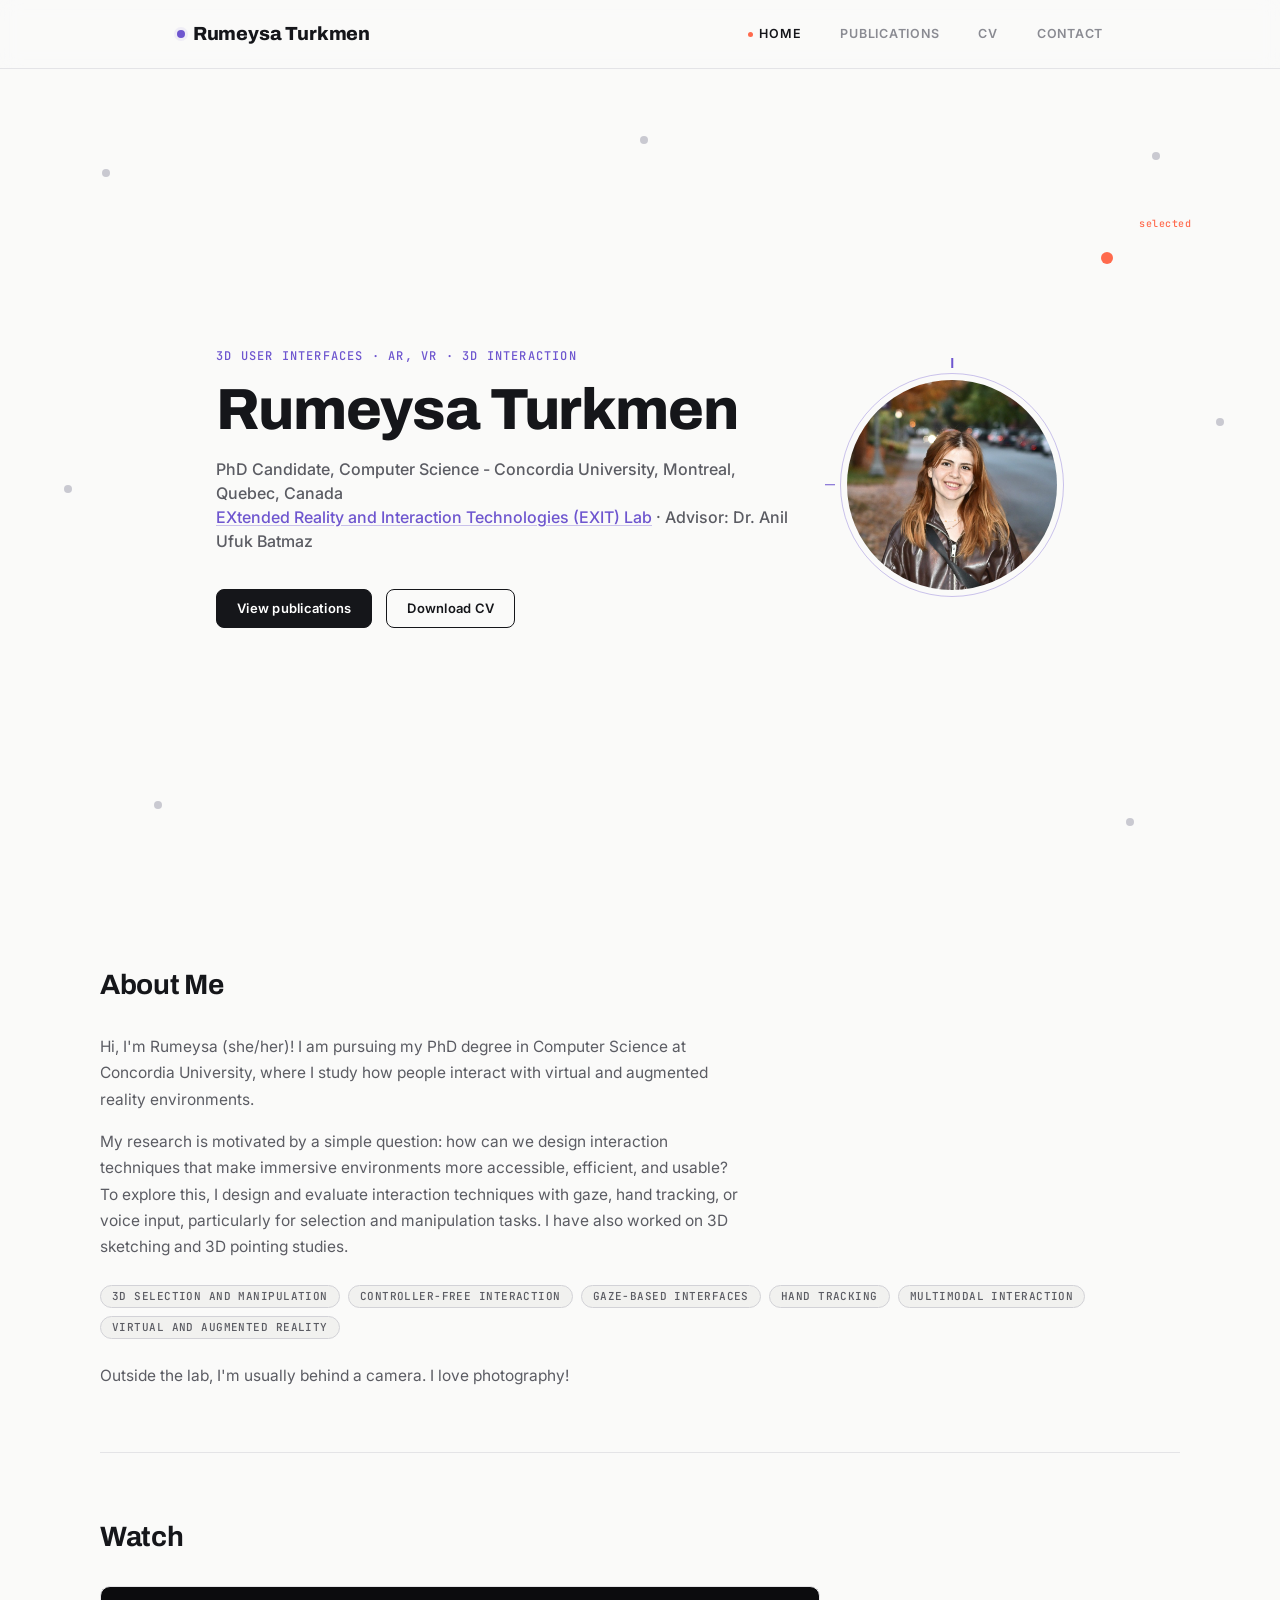
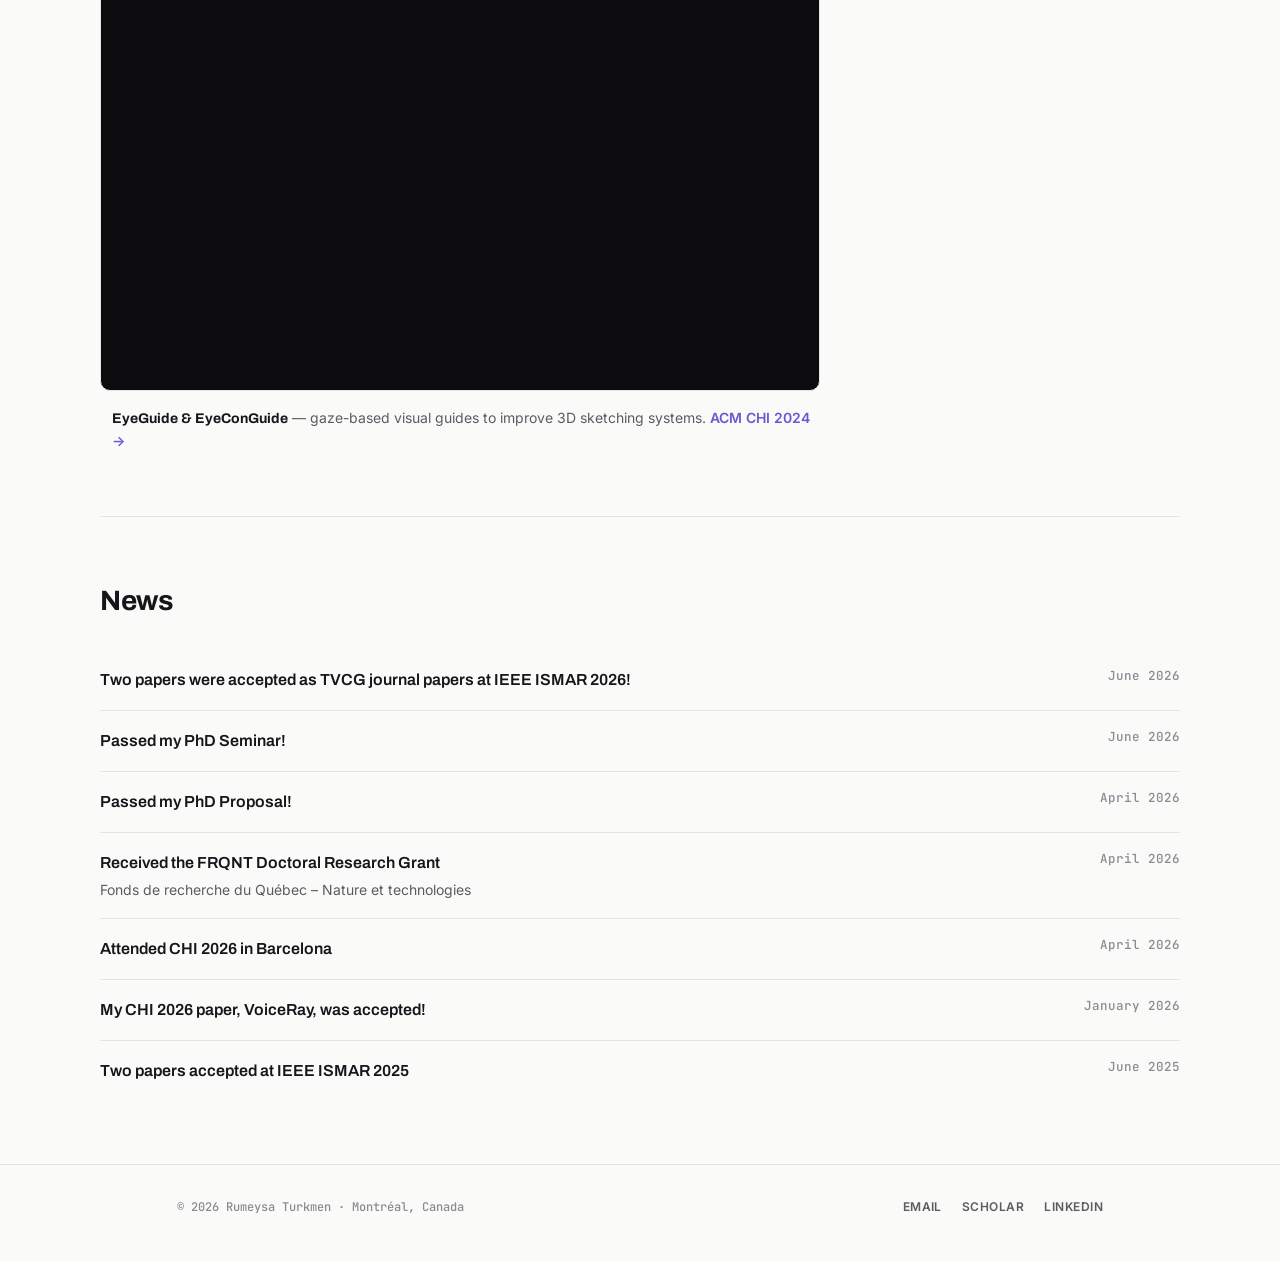
==== commit 5d8014af: "Update index.html" ====
--- a/index.html
+++ b/index.html
@@ -21,7 +21,7 @@
     <div class="nav-links">
       <a href="index.html">Home</a>
       <a href="publications.html">Publications</a>
-      <a href="cv.html">CV</a>
+      <a href="RumeysaTurkmen_CV.pdf" target="_blank" rel="noopener">CV</a>
       <a href="contact.html">Contact</a>
     </div>
   </div>
@@ -36,7 +36,7 @@
         <p class="role">PhD Candidate, Computer Science - Concordia University, Montreal, Quebec, Canada<br><a href="https://users.encs.concordia.ca/~abatmaz/" target="_blank" rel="noopener" class="text-link">EXtended Reality and Interaction Technologies (EXIT) Lab</a> · Advisor: Dr. Anil Ufuk Batmaz</p>
         <div class="cta-row">
           <a href="publications.html" class="btn primary">View publications</a>
-          <a href="cv.html" class="btn ghost">Download CV</a>
+          <a href="RumeysaTurkmen_CV.pdf" target="_blank" rel="noopener" class="btn ghost">Download CV</a>
         </div>
       </div>
       <div class="photo-frame lg">
@@ -80,9 +80,15 @@
   </section>
 <section class="block container">
   <h2>News</h2>
+    <div class="cv-item">
+    <div class="what">
+      <h3>Two papers were accepted as TVCG journal papers at IEEE ISMAR 2026!</h3>
+    </div>
+    <div class="when">June 2026</div>
+  </div>
   <div class="cv-item">
     <div class="what">
-      <h3>Passed my PhD Seminar</h3>
+      <h3>Passed my PhD Seminar!</h3>
     </div>
     <div class="when">June 2026</div>
   </div>
--- a/styles.css
+++ b/styles.css
@@ -264,7 +264,13 @@
 }
 
 /* ---------------- Publications ---------------- */
-
+.publication-note {
+  max-width: 820px;
+  margin: 0 0 28px;
+  font-size: 0.98rem;
+  line-height: 1.65;
+  color: var(--muted);
+}
 .pub-entry {
   display: flex;
   gap: 22px;
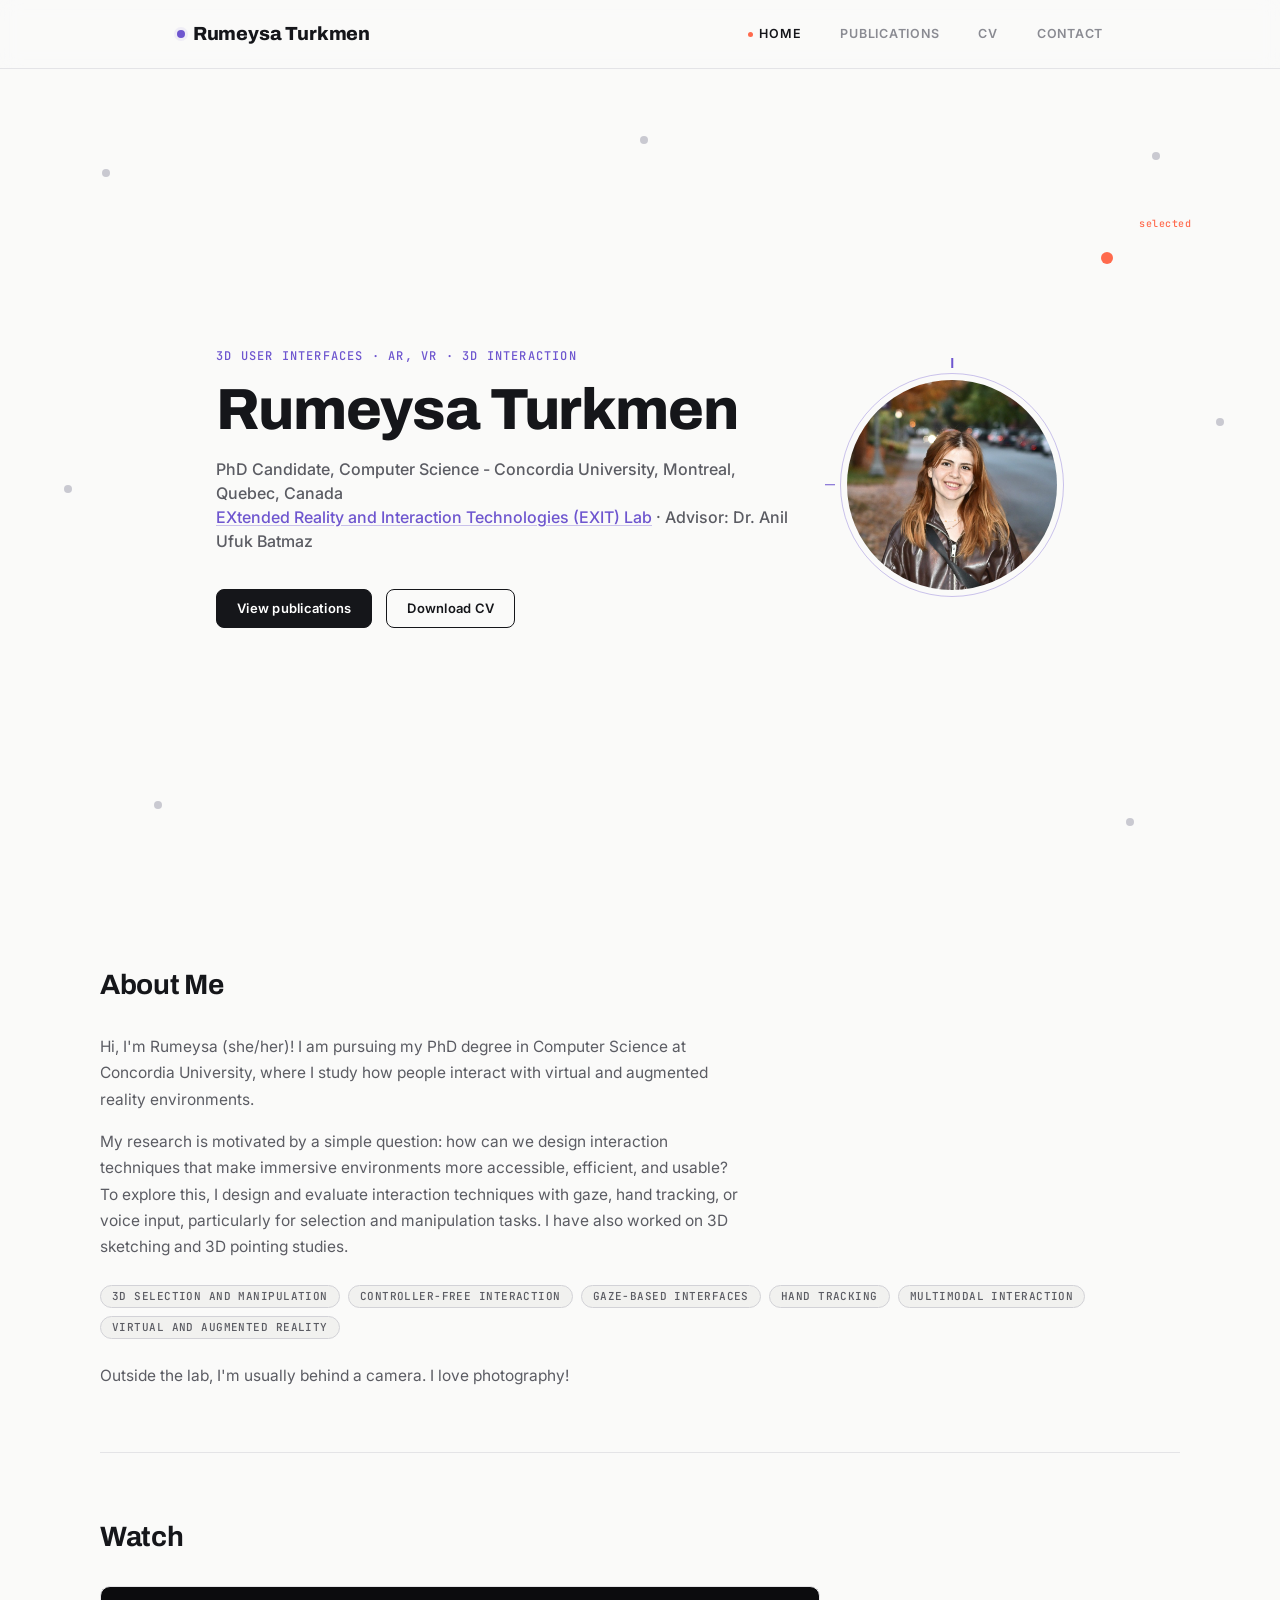
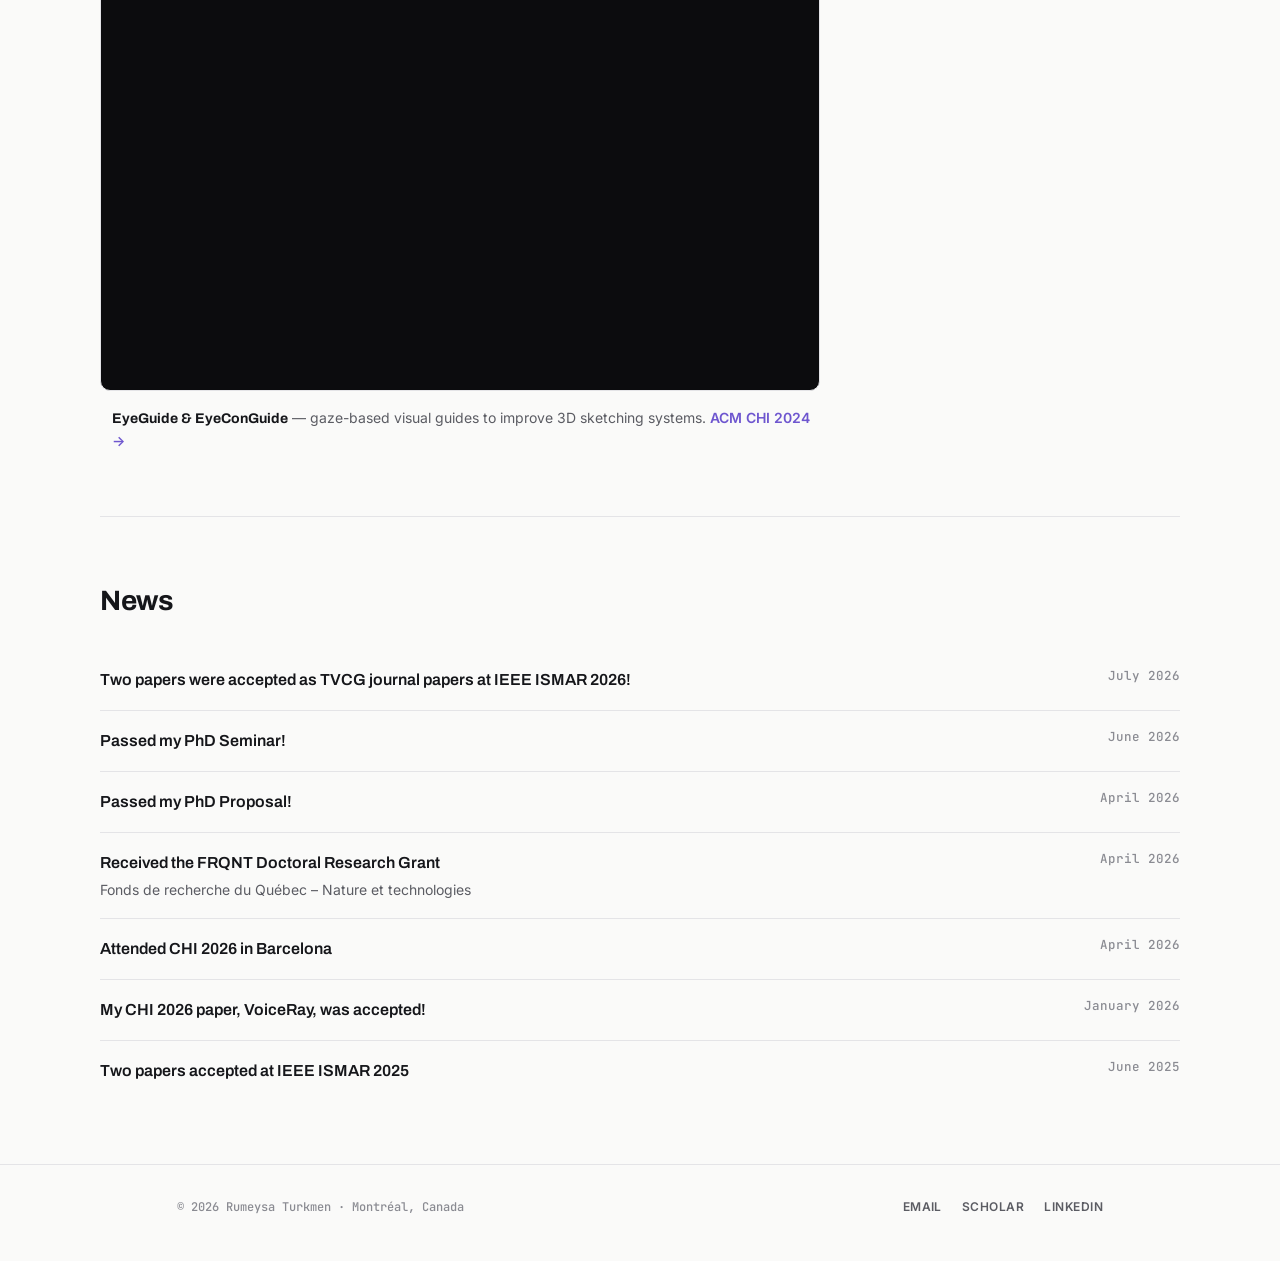
==== commit fb0d41d3: "Update index.html" ====
--- a/index.html
+++ b/index.html
@@ -84,7 +84,7 @@
     <div class="what">
       <h3>Two papers were accepted as TVCG journal papers at IEEE ISMAR 2026!</h3>
     </div>
-    <div class="when">June 2026</div>
+    <div class="when">July 2026</div>
   </div>
   <div class="cv-item">
     <div class="what">
